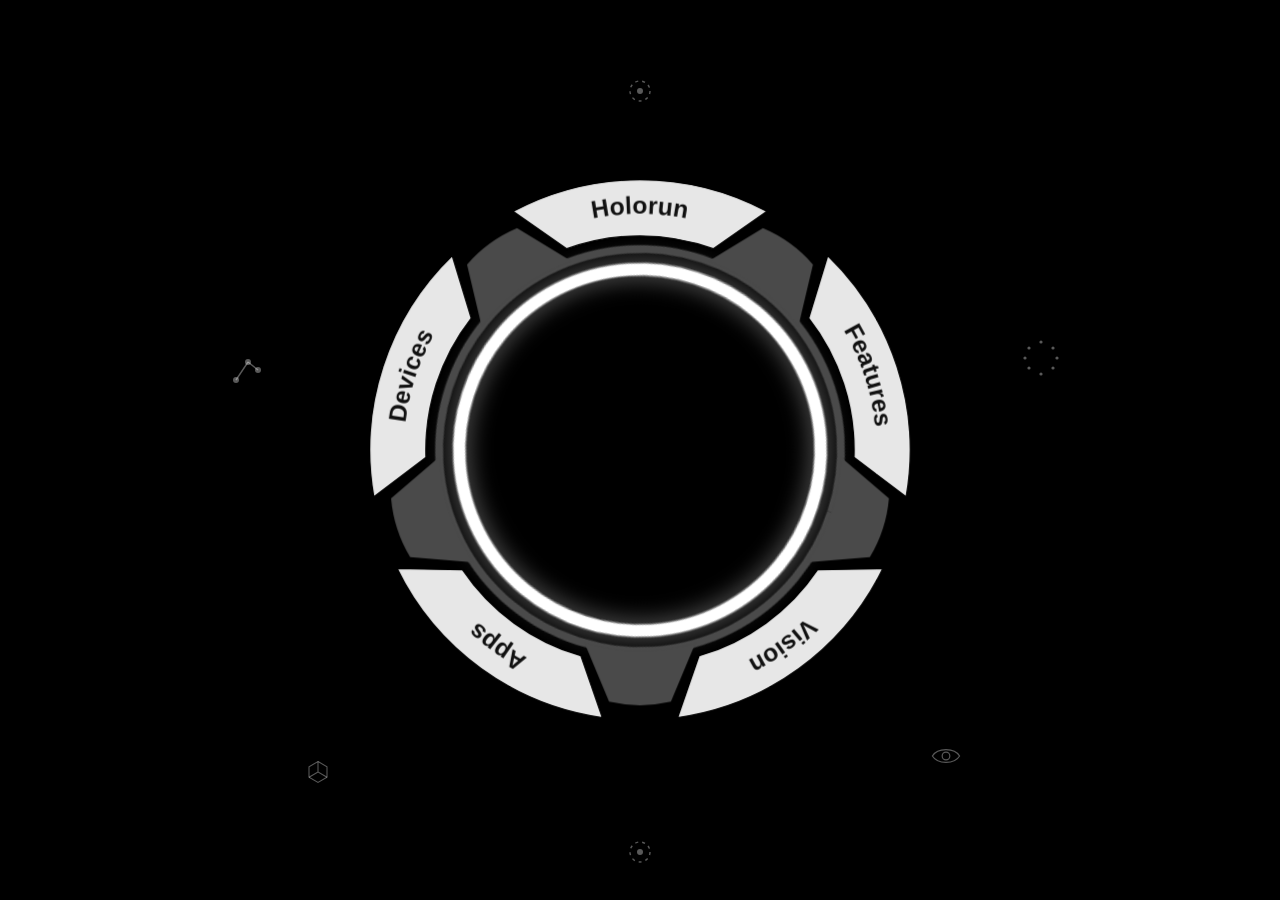
==== ring/ring-home.html @ 19010e09 "Move ring files into ring/ folder Organizing before building the funnel content-panel feature on top" ====
<!DOCTYPE html>
<html lang="en">
<head>
<meta charset="UTF-8">
<meta name="viewport" content="width=device-width, initial-scale=1.0">
<title>Holorun</title>
<link rel="stylesheet" href="ring.css">
</head>
<body>

  <main class="ring-hero">
    <div class="ring-stage">

      <!-- decorative floating icons -->
      <svg class="deco deco-target" viewBox="0 0 40 40" aria-hidden="true">
        <circle class="dash-ring" cx="20" cy="20" r="10"/>
        <circle cx="20" cy="20" r="3" fill="currentColor"/>
      </svg>

      <svg class="deco deco-nodes" viewBox="0 0 40 40" aria-hidden="true">
        <line x1="10" y1="28" x2="22" y2="10" stroke="currentColor" stroke-width="1.4"/>
        <line x1="22" y1="10" x2="32" y2="18" stroke="currentColor" stroke-width="1.4"/>
        <circle cx="10" cy="28" r="3" fill="currentColor"/>
        <circle cx="22" cy="10" r="3" fill="currentColor"/>
        <circle cx="32" cy="18" r="3" fill="currentColor"/>
      </svg>

      <svg class="deco deco-dots" viewBox="0 0 40 40" aria-hidden="true">
        <circle cx="20" cy="4"  r="1.6" fill="currentColor"/>
        <circle cx="32" cy="10" r="1.6" fill="currentColor"/>
        <circle cx="36" cy="20" r="1.6" fill="currentColor"/>
        <circle cx="32" cy="30" r="1.6" fill="currentColor"/>
        <circle cx="20" cy="36" r="1.6" fill="currentColor"/>
        <circle cx="8"  cy="30" r="1.6" fill="currentColor"/>
        <circle cx="4"  cy="20" r="1.6" fill="currentColor"/>
        <circle cx="8"  cy="10" r="1.6" fill="currentColor"/>
      </svg>

      <svg class="deco deco-cube" viewBox="0 0 40 40" aria-hidden="true">
        <path d="M20 6 L32 13 L32 27 L20 34 L8 27 L8 13 Z" fill="none" stroke="currentColor" stroke-width="1.4"/>
        <path d="M20 6 L20 20 L32 27 M20 20 L8 27" fill="none" stroke="currentColor" stroke-width="1.4"/>
      </svg>

      <svg class="deco deco-eye" viewBox="0 0 40 40" aria-hidden="true">
        <path d="M4 20 C 10 10, 30 10, 36 20 C 30 30, 10 30, 4 20 Z" fill="none" stroke="currentColor" stroke-width="1.4"/>
        <circle cx="20" cy="20" r="4.5" fill="none" stroke="currentColor" stroke-width="1.4"/>
      </svg>

      <!-- the ring, split into 3 independently-tilting layers stacked on top
           of each other — each gets its own continuous 3D drift via CSS -->

      <!-- layer 1: white rim + glow halo -->
      <svg class="ring-svg ring-layer ring-layer--rim" viewBox="0 0 800 800" aria-hidden="true">
        <defs>
          <filter id="ringGlow" x="-50%" y="-50%" width="200%" height="200%">
            <feGaussianBlur stdDeviation="14" result="blur"/>
            <feMerge>
              <feMergeNode in="blur"/>
              <feMergeNode in="SourceGraphic"/>
            </feMerge>
          </filter>
        </defs>
        <!-- rotated 18deg so the stroke-dasharray reveal's start/end seam
             lands in the gap between Features and Vision instead of right
             under the Features label -->
        <circle class="ring-glow" cx="400" cy="400" r="206" filter="url(#ringGlow)" transform="rotate(18 400 400)"/>
        <circle class="ring-rim" cx="400" cy="400" r="206" transform="rotate(18 400 400)"/>
      </svg>

      <!-- layer 2: mid gray gasket + dark connector gears -->
      <svg class="ring-svg ring-layer ring-layer--bezel" viewBox="0 0 800 800" aria-hidden="true">
        <!-- same rotation, same reason -->
        <circle class="ring-gasket" cx="400" cy="400" r="229" transform="rotate(18 400 400)"/>
        <g class="ring-spokes"></g>
      </svg>

      <!-- layer 3: light nav segments + labels -->
      <svg class="ring-svg ring-layer ring-layer--segments" viewBox="0 0 800 800" role="img" aria-label="Holorun navigation ring">
        <defs></defs>
        <g class="ring-segments"></g>
        <g class="ring-labels"></g>
      </svg>

    </div>

    <svg class="deco deco-hint" viewBox="0 0 40 40" aria-hidden="true">
      <circle class="dash-ring" cx="20" cy="20" r="10"/>
      <circle cx="20" cy="20" r="3" fill="currentColor"/>
    </svg>
  </main>

  <script src="ring.js"></script>
</body>
</html>
---- ring/ring.css ----
* { box-sizing: border-box; }

html, body {
  margin: 0;
  height: 100%;
  overflow: hidden;
  background: #000;
  color: #eaeaea;
  font-family: -apple-system, BlinkMacSystemFont, "Segoe UI", Roboto, sans-serif;
}

/* ===== reusable dashed-stroke ring — reuse anywhere we need a dotted/dashed circle ===== */
.dash-ring {
  fill: none;
  stroke: currentColor;
  stroke-width: 1.4;
  stroke-dasharray: 3 4;
}

/* ===== hero ===== */
.ring-hero {
  height: 100vh;
  height: 100dvh;
  display: flex;
  flex-direction: column;
  align-items: center;
  justify-content: center;
  position: relative;
  padding: 24px 20px;
  overflow: hidden;
}

.ring-stage {
  position: relative;
  width: min(720px, 90vw, 78vh, 78dvh);
  aspect-ratio: 1 / 1;
  perspective: 1000px;
}

.ring-svg {
  width: 100%;
  height: 100%;
  display: block;
  overflow: visible;
}

/* the ring is 3 stacked layers, each tilting independently in 3D, never in
   sync with each other — continuous, ambient, runs forever */
.ring-layer {
  position: absolute;
  inset: 0;
  transform-style: preserve-3d;
}

/* spin order: circle (rim) spins alone first; then gasket (bezel) and
   dashes (segments) spin together as one combined motion — segments are
   part of the gear, not a separate third phase.

   The spin (Z-axis) and the ambient wobble (X/Y tilt) are now two fully
   SEPARATE animations on two separate CSS properties — `rotate` for the
   spin, `transform` for the wobble. They compose automatically (the browser
   applies rotate, then transform) but never have to hand off velocity to
   each other, since neither one ever has to match the other's speed at a
   shared keyframe boundary. This removes the flick that kept showing up
   when both were forced into one shared keyframe timeline. */
/* ease-in-out on the spin itself: it ramps up gently from a stop, and eases
   back down to a stop — instead of snapping straight to/from full speed,
   which is what was causing the flick right as it finished */
.ring-layer--rim      { animation: spin-rim 12s ease-in-out infinite, wobble-rim 12s ease-in-out infinite; }
/* bezel's spin starts at 2.5s — right as the gasket+gear reveal finishes (which itself only starts once the rim's draw-in is done at 1.6s) */
.ring-layer--bezel    { animation: spin-bezel 15s ease-in-out 2.5s infinite, wobble-bezel 15s ease-in-out 2.5s infinite; }
/* segments spin together with the bezel, starting at the same time */
.ring-layer--segments { animation: spin-segments 15s ease-in-out 2.5s infinite, wobble-segments 15s ease-in-out 2.5s infinite; }

/* spin: rotates flat (Z-axis, like a wheel) for the first slice of the
   cycle, then holds still at 0 for the rest. The 360deg->0deg reset is an
   invisible jump (visually identical angle) */
@keyframes spin-rim     { 0% { rotate: z 0deg; } 18%    { rotate: z 360deg; } 18.01% { rotate: z 0deg; } 100% { rotate: z 0deg; } }
@keyframes spin-bezel   { 0% { rotate: z 0deg; } 15%    { rotate: z 360deg; } 15.01% { rotate: z 0deg; } 100% { rotate: z 0deg; } }
@keyframes spin-segments{ 0% { rotate: z 0deg; } 15%    { rotate: z 360deg; } 15.01% { rotate: z 0deg; } 100% { rotate: z 0deg; } }

/* wobble: the small ambient 3D tilt, holding flat while the spin (above)
   happens, then drifting for the rest of the cycle. Completely independent
   timeline from the spin — no shared keyframes, no velocity to match */
@keyframes wobble-rim {
  0%, 18.01% { transform: rotateX(0deg)  rotateY(0deg); }
  45%        { transform: rotateX(6deg)  rotateY(-4deg); }
  68%        { transform: rotateX(-3deg) rotateY(5deg); }
  90%        { transform: rotateX(4deg)  rotateY(3deg); }
  100%       { transform: rotateX(0deg)  rotateY(0deg); }
}

@keyframes wobble-bezel {
  0%, 15.01% { transform: rotateX(0deg)  rotateY(0deg); }
  50%        { transform: rotateX(-5deg) rotateY(6deg); }
  75%        { transform: rotateX(4deg)  rotateY(-5deg); }
  100%       { transform: rotateX(0deg)  rotateY(0deg); }
}

@keyframes wobble-segments {
  0%, 15.01% { transform: rotateX(0deg)  rotateY(0deg)  translateZ(0px); }
  40%        { transform: rotateX(3deg)  rotateY(4deg)  translateZ(35px); }
  60%        { transform: rotateX(3deg)  rotateY(4deg)  translateZ(0px); }
  75%        { transform: rotateX(-4deg) rotateY(-3deg) translateZ(-30px); }
  88%        { transform: rotateX(-4deg) rotateY(-3deg) translateZ(0px); }
  100%       { transform: rotateX(0deg)  rotateY(0deg)  translateZ(0px); }
}

/* glow halo + thick white rim band — its own separated layer, sits inside the gasket */
/* both trace themselves in on load, like the nav icon's circle reveal */
.ring-glow {
  fill: none;
  stroke: rgba(255, 255, 255, 0.45);
  stroke-width: 16;
  stroke-dasharray: 1295;
  stroke-dashoffset: 1295;
  animation: ring-draw 1.6s ease-out forwards;
}

.ring-rim {
  fill: none;
  stroke: #fff;
  stroke-width: 13;
  stroke-dasharray: 1295;
  stroke-dashoffset: 1295;
  animation: ring-draw 1.6s ease-out forwards;
}

@keyframes ring-draw {
  to { stroke-dashoffset: 0; }
}

@keyframes fade-in {
  to { opacity: 1; }
}

/* mid gray gasket band — its own separated layer between the rim and the segments */
/* gasket draws in TOGETHER with the white rim (same timing, both start at
   0s and finish at 1.6s) — only the gear edges/arches wait until after */
.ring-gasket {
  fill: none;
  stroke: #4a4a4a;
  stroke-width: 9;
  stroke-dasharray: 1438;
  stroke-dashoffset: 1438;
  animation: ring-draw 1.6s ease-out forwards;
}

.ring-segments,
.ring-labels {
  opacity: 0;
  /* segments only appear once the gear has fully revealed itself (2.5s) */
  animation: fade-in 0.6s ease-out 2.5s forwards;
}

/* light nav segments — stroked so each piece reads as its own separated layer */
.ring-segment {
  fill: #e7e7e7;
  stroke: #000;
  stroke-width: 1.5;
  cursor: pointer;
  transition: fill 0.2s ease, filter 0.2s ease;
  outline: none;
}

.ring-segment:hover,
.ring-segment:focus-visible {
  fill: #ffffff;
  filter: drop-shadow(0 0 10px rgba(0, 200, 180, 0.6));
}

/* gear reveal: edges (stroke) appear first, then the gray fill — starts
   only once the rim has actually finished drawing in (1.6s), not before */
.ring-spoke {
  fill: #4a4a4a;
  fill-opacity: 0;
  stroke: rgba(255, 255, 255, 0.4);
  stroke-opacity: 0;
  stroke-width: 1.5;
  animation: spoke-reveal 0.9s ease-out 1.6s forwards;
}

@keyframes spoke-reveal {
  0%   { fill-opacity: 0; stroke-opacity: 0; }
  35%  { fill-opacity: 0; stroke-opacity: 1; }
  70%  { fill-opacity: 1; stroke-opacity: 1; }
  100% { fill-opacity: 1; stroke-opacity: 0; }
}

.ring-label {
  font-size: 28px;
  font-weight: 600;
  fill: #111;
  letter-spacing: 0.5px;
  dominant-baseline: middle;
  pointer-events: none;
  user-select: none;
}

/* ===== floating decorative icons ===== */
.deco {
  position: absolute;
  width: 40px;
  height: 40px;
  color: rgba(255, 255, 255, 0.35);
  pointer-events: none;
  opacity: 0;
  animation: fade-in 0.5s ease-out forwards;
}

/* these wait until everything else has finished: rim drawn (1.6s) -> gear
   revealed (2.5s) -> segments appeared + their first spin together with the
   bezel completes (~4.75s) -> only then do the decorative icons appear */
.deco-target { top: -4%;  left: 50%;  transform: translateX(-50%); animation-delay: 4.75s; }
.deco-nodes  { top: 36%;  left: -9%;                               animation-delay: 4.85s; }
.deco-dots   { top: 34%;  right: -10%;                             animation-delay: 4.95s; }
.deco-cube   { bottom: 2%; left: 2%; width: 30px; height: 30px;    animation-delay: 5.05s; }
.deco-eye    { bottom: 4%; right: 4%; width: 34px; height: 34px;   animation-delay: 5.15s; }

.deco-hint {
  position: absolute;
  bottom: 28px;
  left: 50%;
  transform: translateX(-50%);
  opacity: 0;
  animation: fade-in 0.5s ease-out 5.25s forwards;
}

/* ===== placeholder sections ===== */
.placeholder {
  min-height: 100vh;
  display: flex;
  align-items: center;
  justify-content: center;
  border-top: 1px solid rgba(255, 255, 255, 0.08);
}

.placeholder h2 {
  font-size: 32px;
  font-weight: 500;
  color: rgba(255, 255, 255, 0.7);
}

/* ===== mobile ===== */
@media (max-width: 600px) {
  .ring-stage { width: min(420px, 92vw); }
  .deco { width: 28px; height: 28px; }
  .deco-cube { width: 22px; height: 22px; }
  .deco-eye  { width: 24px; height: 24px; }
  .deco-nodes { left: 0; }
  .deco-dots  { right: 0; }
}
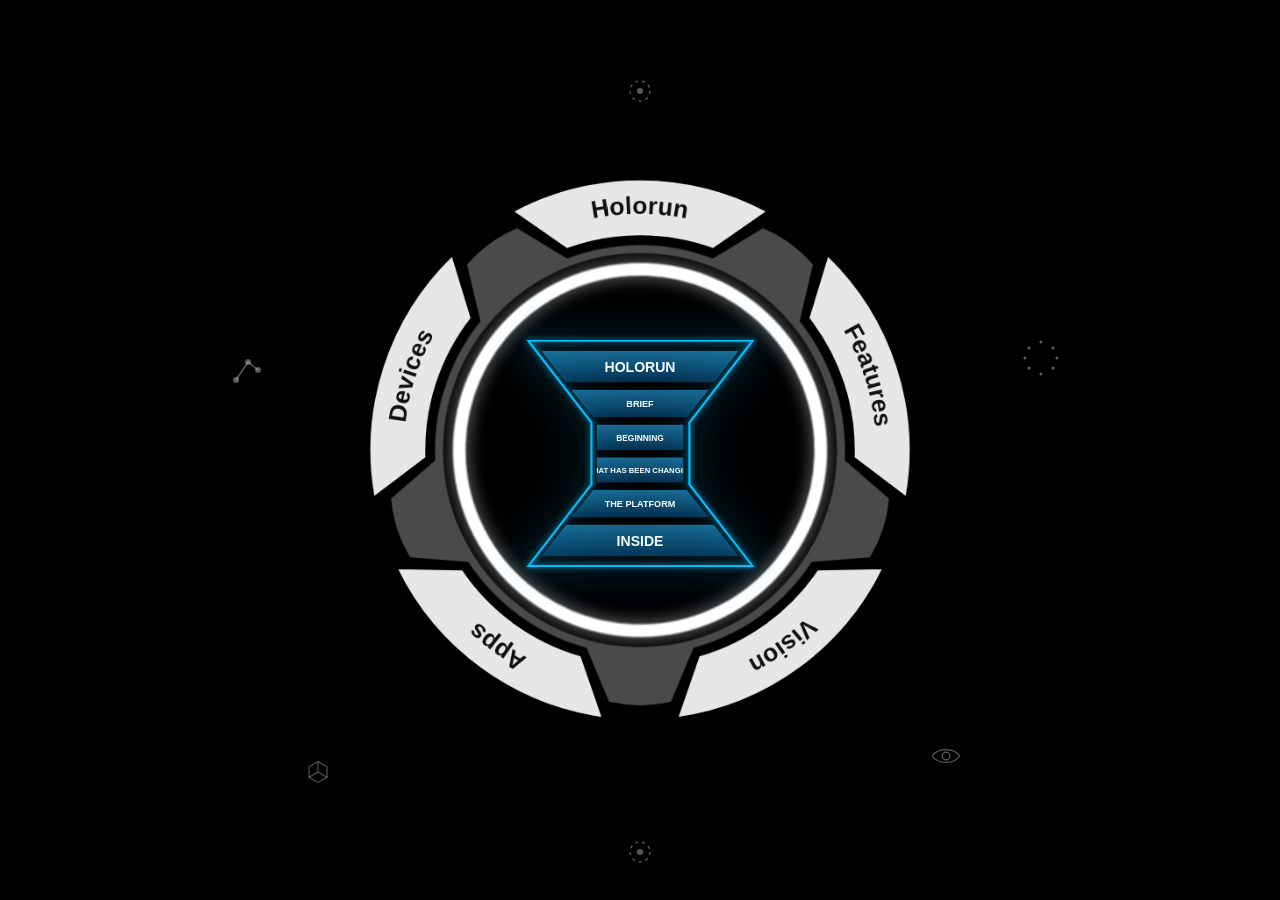
==== commit ee222ad0: "Refine funnel panel: outline stroke, sizing, and shape adjustments - Add SVG stroke outline around f" ====
--- a/ring/ring-home.html
+++ b/ring/ring-home.html
@@ -53,7 +53,7 @@
       <svg class="ring-svg ring-layer ring-layer--rim" viewBox="0 0 800 800" aria-hidden="true">
         <defs>
           <filter id="ringGlow" x="-50%" y="-50%" width="200%" height="200%">
-            <feGaussianBlur stdDeviation="14" result="blur"/>
+            <feGaussianBlur stdDeviation="10" result="blur"/>
             <feMerge>
               <feMergeNode in="blur"/>
               <feMergeNode in="SourceGraphic"/>
@@ -81,6 +81,26 @@
         <g class="ring-labels"></g>
       </svg>
 
+      <!-- funnel panel: sits inside the ring's center void. Static for now,
+           step 1 of the funnel feature — hourglass shape (wide top/bottom,
+           pinched waist through the middle rows) + sub-nav rows, no
+           content/interaction yet -->
+      <div class="funnel">
+        <div class="funnel-bg"></div>
+        <div class="funnel-shape">
+          <div class="section row-holorun">Holorun</div>
+          <div class="section row-brief">Brief</div>
+          <div class="section row-beginning">Beginning</div>
+          <div class="section row-whbc">What Has Been Changing</div>
+          <div class="section row-platform">The Platform</div>
+          <div class="section row-inside">Inside</div>
+        </div>
+        <svg class="funnel-outline" viewBox="0 0 43 32" preserveAspectRatio="none" aria-hidden="true">
+          <!-- outer outline: computed intersections — Y gap 1.5, waist X gap 0.8 -->
+          <polygon class="funnel-row-stroke" points="5.9,-1.5 37.1,-1.5 28.32,11.2 28.32,20.8 37.1,33.5 5.9,33.5 14.68,20.8 14.68,11.2"/>
+        </svg>
+      </div>
+
     </div>
 
     <svg class="deco deco-hint" viewBox="0 0 40 40" aria-hidden="true">
@@ -90,5 +110,11 @@
   </main>
 
   <script src="ring.js"></script>
+  <script>
+    setTimeout(function() {
+      document.querySelector('.funnel').classList.add('funnel--open');
+    }, 500);
+
+  </script>
 </body>
 </html>
--- a/ring/ring.css
+++ b/ring/ring.css
@@ -35,6 +35,9 @@
   width: min(720px, 90vw, 78vh, 78dvh);
   aspect-ratio: 1 / 1;
   perspective: 1000px;
+  container-type: inline-size;
+  will-change: transform;
+  transform: translateZ(0);
 }
 
 .ring-svg {
@@ -50,6 +53,8 @@
   position: absolute;
   inset: 0;
   transform-style: preserve-3d;
+  will-change: transform, rotate;
+  backface-visibility: hidden;
 }
 
 /* spin order: circle (rim) spins alone first; then gasket (bezel) and
@@ -197,6 +202,165 @@
   user-select: none;
 }
 
+/* ===== funnel panel (inside the ring's center void) ===== */
+/* sized in cqw (container-query width, relative to .ring-stage) so it
+   scales together with the SVG ring at any viewport size */
+
+.funnel {
+  position: absolute;
+  inset: 0;
+  display: grid;
+  place-items: center;
+  pointer-events: none;
+  z-index: 1;
+  /* narrows from the header down to a waist around "what has been
+     changing", then flares back out wider than the header by "inside" —
+     shared by the shape and its echo outline so they stay in sync */
+  --funnel-clip: polygon(
+    10% 0%,
+    90% 0%,
+    66% 50%,
+    93% 100%,
+    7% 100%,
+    34% 50%
+  );
+}
+
+/* bg, outline svg and shape sit in the same grid cell, centered on each other */
+.funnel-bg,
+.funnel-outline,
+.funnel-shape {
+  grid-area: 1 / 1;
+  transform: translateY(0.5cqw);
+}
+
+.funnel-bg {
+  width: 44cqw;
+  aspect-ratio: 3 / 2;
+  background: #000;
+  clip-path: polygon(50% 8%, 88% 25%, 88% 50%, 88% 50%, 50% 92%, 12% 75%, 12% 50%, 12% 50%);
+  opacity: 0;
+  z-index: 0;
+}
+/* final shape: polygon(8% 5%, 92% 5%, 62% 36%, 62% 63%, 92% 100%, 8% 100%, 38% 63%, 38% 36%) */
+
+.funnel-outline {
+  width: 44cqw;
+  aspect-ratio: 3 / 2;
+  overflow: visible;
+  position: relative;
+  z-index: 2;
+}
+
+.funnel-row-stroke {
+  fill: none;
+  stroke: #00bfff;
+  stroke-width: 0.3;
+  filter: drop-shadow(0 0 0.5px #00bfff) drop-shadow(0 0 3px #00bfff);
+  opacity: 0;
+}
+
+.funnel--open .funnel-row-stroke {
+  animation: funnel-fade-in 0.5s ease-out 0.5s forwards;
+}
+
+.funnel-outline-main {
+  fill: none;
+  stroke: #00bfff;
+  stroke-width: 0.5;
+  filter: drop-shadow(0 0 0.3px #00bfff) drop-shadow(0 0 4px #00bfff);
+  /* draw-in on open */
+  stroke-dasharray: 139;
+  stroke-dashoffset: 139;
+  opacity: 0;
+}
+
+.funnel-outline-echo {
+  display: none;
+}
+
+.funnel-shape {
+  --row-gap: 1cqw;
+  width: 44cqw;
+  aspect-ratio: 3 / 2;
+  display: flex;
+  flex-direction: column;
+  gap: var(--row-gap);
+  opacity: 0;
+  z-index: 1;
+}
+
+/* ===== funnel open animation ===== */
+@keyframes funnel-morph {
+  0%   { clip-path: polygon(50% 8%, 88% 25%, 88% 50%, 88% 75%, 50% 92%, 12% 75%, 12% 50%, 12% 25%); opacity: 0; }
+  15%  { opacity: 1; }
+  100% { clip-path: polygon(18% 0%, 82% 0%, 64% 35%, 64% 65%, 82% 100%, 18% 100%, 36% 65%, 36% 35%); opacity: 1; }
+}
+
+@keyframes funnel-stroke-draw {
+  0%   { stroke-dashoffset: 139; opacity: 0; }
+  10%  { opacity: 1; }
+  100% { stroke-dashoffset: 0; opacity: 1; }
+}
+
+@keyframes funnel-fade-in {
+  to { opacity: 1; }
+}
+
+.funnel--open .funnel-bg {
+  animation: funnel-morph 0.75s cubic-bezier(0.22, 1, 0.36, 1) forwards;
+}
+
+.funnel--open .funnel-shape {
+  animation: funnel-fade-in 0.5s ease-out 0.3s forwards;
+}
+
+.funnel--open .funnel-outline-main {
+  animation: funnel-stroke-draw 0.7s ease-out 0.1s forwards;
+}
+
+.funnel--open .funnel-outline-echo {
+  animation: funnel-fade-in 0.35s ease-out 0.6s forwards;
+}
+
+.section {
+  flex: 1 1 0%;
+  display: flex;
+  justify-content: center;
+  align-items: center;
+  color: #fff;
+  font-weight: bold;
+  font-size: 1.3cqw;
+  text-transform: uppercase;
+  text-align: center;
+  background: linear-gradient(180deg, rgba(40, 160, 220, .65), rgba(5, 70, 120, .65));
+}
+
+.holorun {
+  flex: 1 1 0%;
+  font-size: 2.05cqw;
+  background: linear-gradient(180deg, #3fd0f5, #14a8e0);
+}
+
+.section--wrap {
+  flex: 1 1 0%;
+  font-size: 1cqw;
+  line-height: 1.2;
+  padding: 0 4%;
+}
+
+.section--inside {
+  flex: 1 1 0%;
+}
+
+/* ── individual row sizes — symmetric: Holorun=Inside, Brief=Platform, Beginning=WHBC ── */
+.row-holorun  { flex: 1.5 1 0%; font-size: 2cqw;   display: flex; justify-content: center; align-items: center; clip-path: polygon(18% 0%, 82% 0%, 73.8% 100%, 26.2% 100%); }
+.row-brief    { flex: 1.3 1 0%; font-size: 1.3cqw;  clip-path: polygon(27.7% 0%, 72.3% 0%, 65.1% 100%, 34.9% 100%); }
+.row-beginning{ flex: 1.2 1 0%; font-size: 1.2cqw;  clip-path: polygon(36% 0%, 64% 0%, 64% 100%, 36% 100%); }
+.row-whbc     { flex: 1.2 1 0%; font-size: 1.1cqw;  line-height: 1.2; clip-path: polygon(36% 0%, 64% 0%, 64% 100%, 36% 100%); }
+.row-platform { flex: 1.3 1 0%; font-size: 1.3cqw;  clip-path: polygon(34.9% 0%, 65.1% 0%, 72.3% 100%, 27.7% 100%); }
+.row-inside   { flex: 1.5 1 0%; font-size: 2cqw;   clip-path: polygon(26.2% 0%, 73.8% 0%, 82% 100%, 18% 100%); }
+
 /* ===== floating decorative icons ===== */
 .deco {
   position: absolute;
